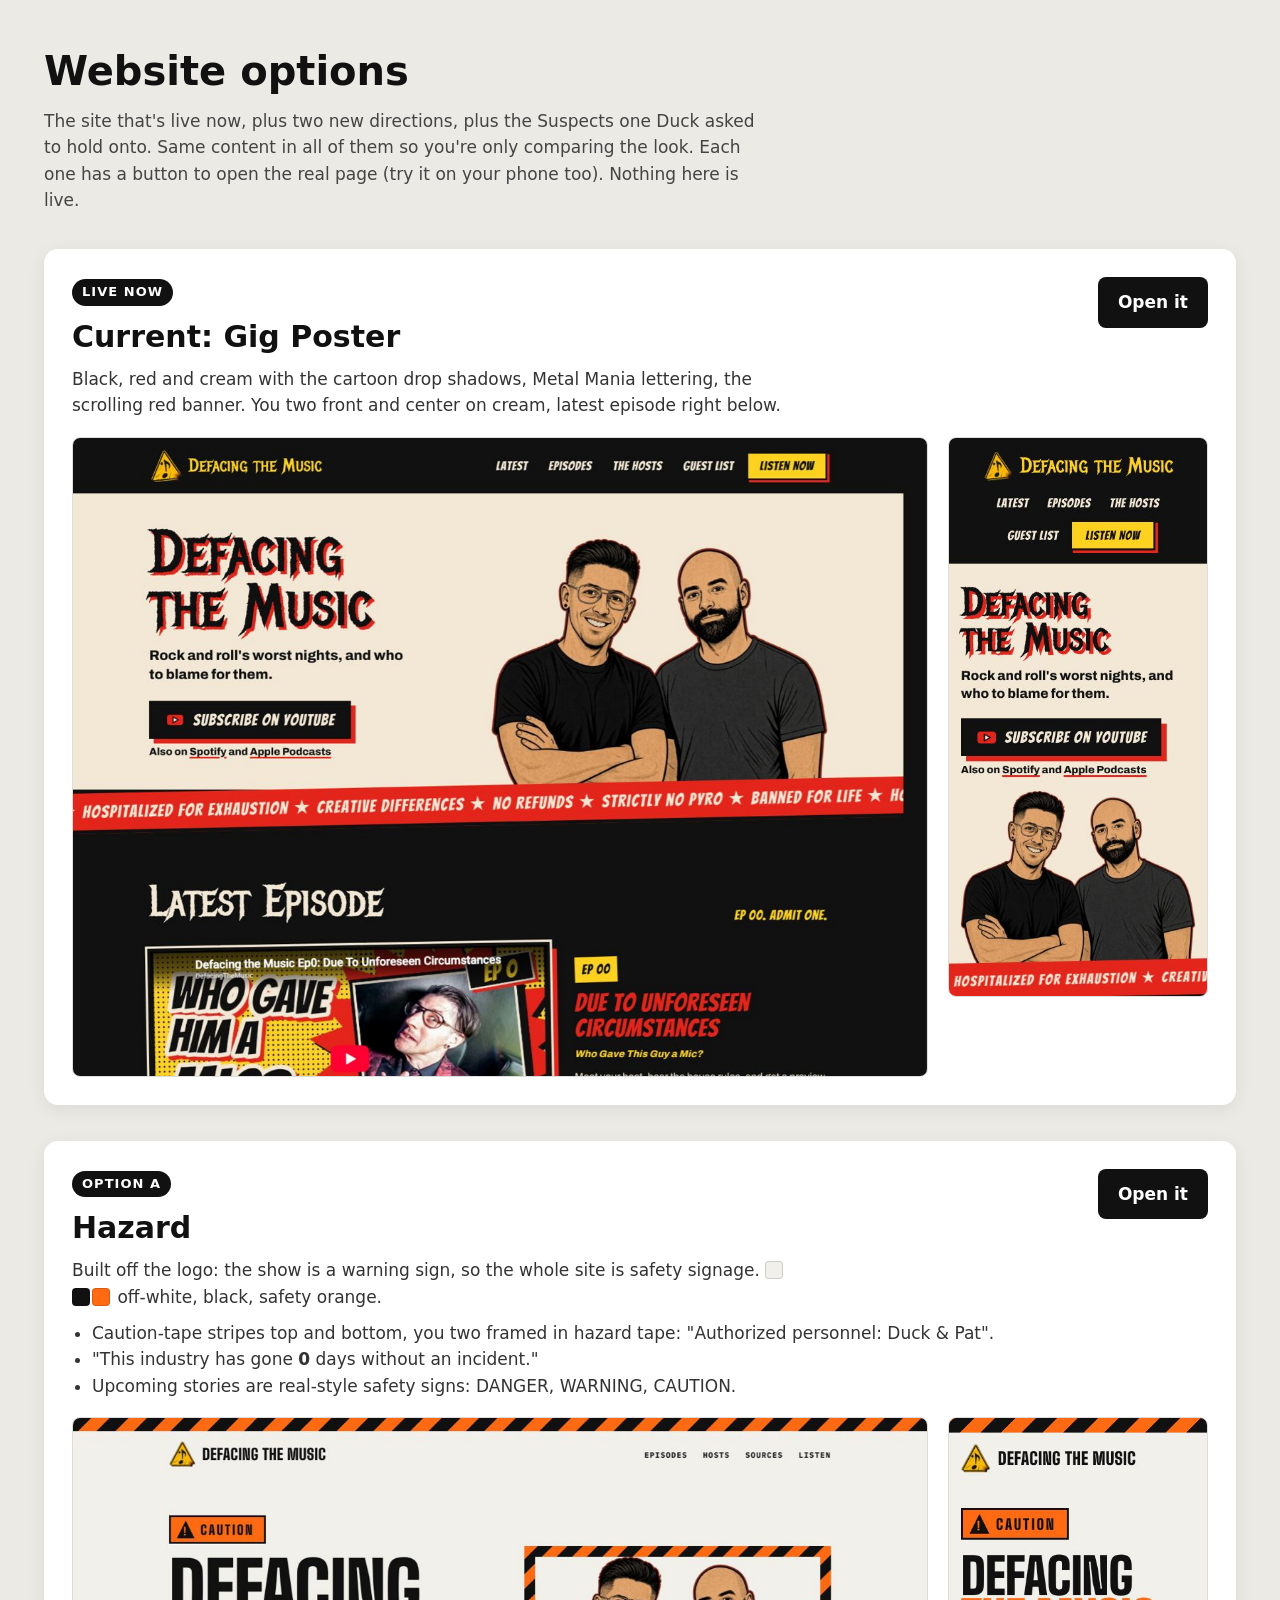
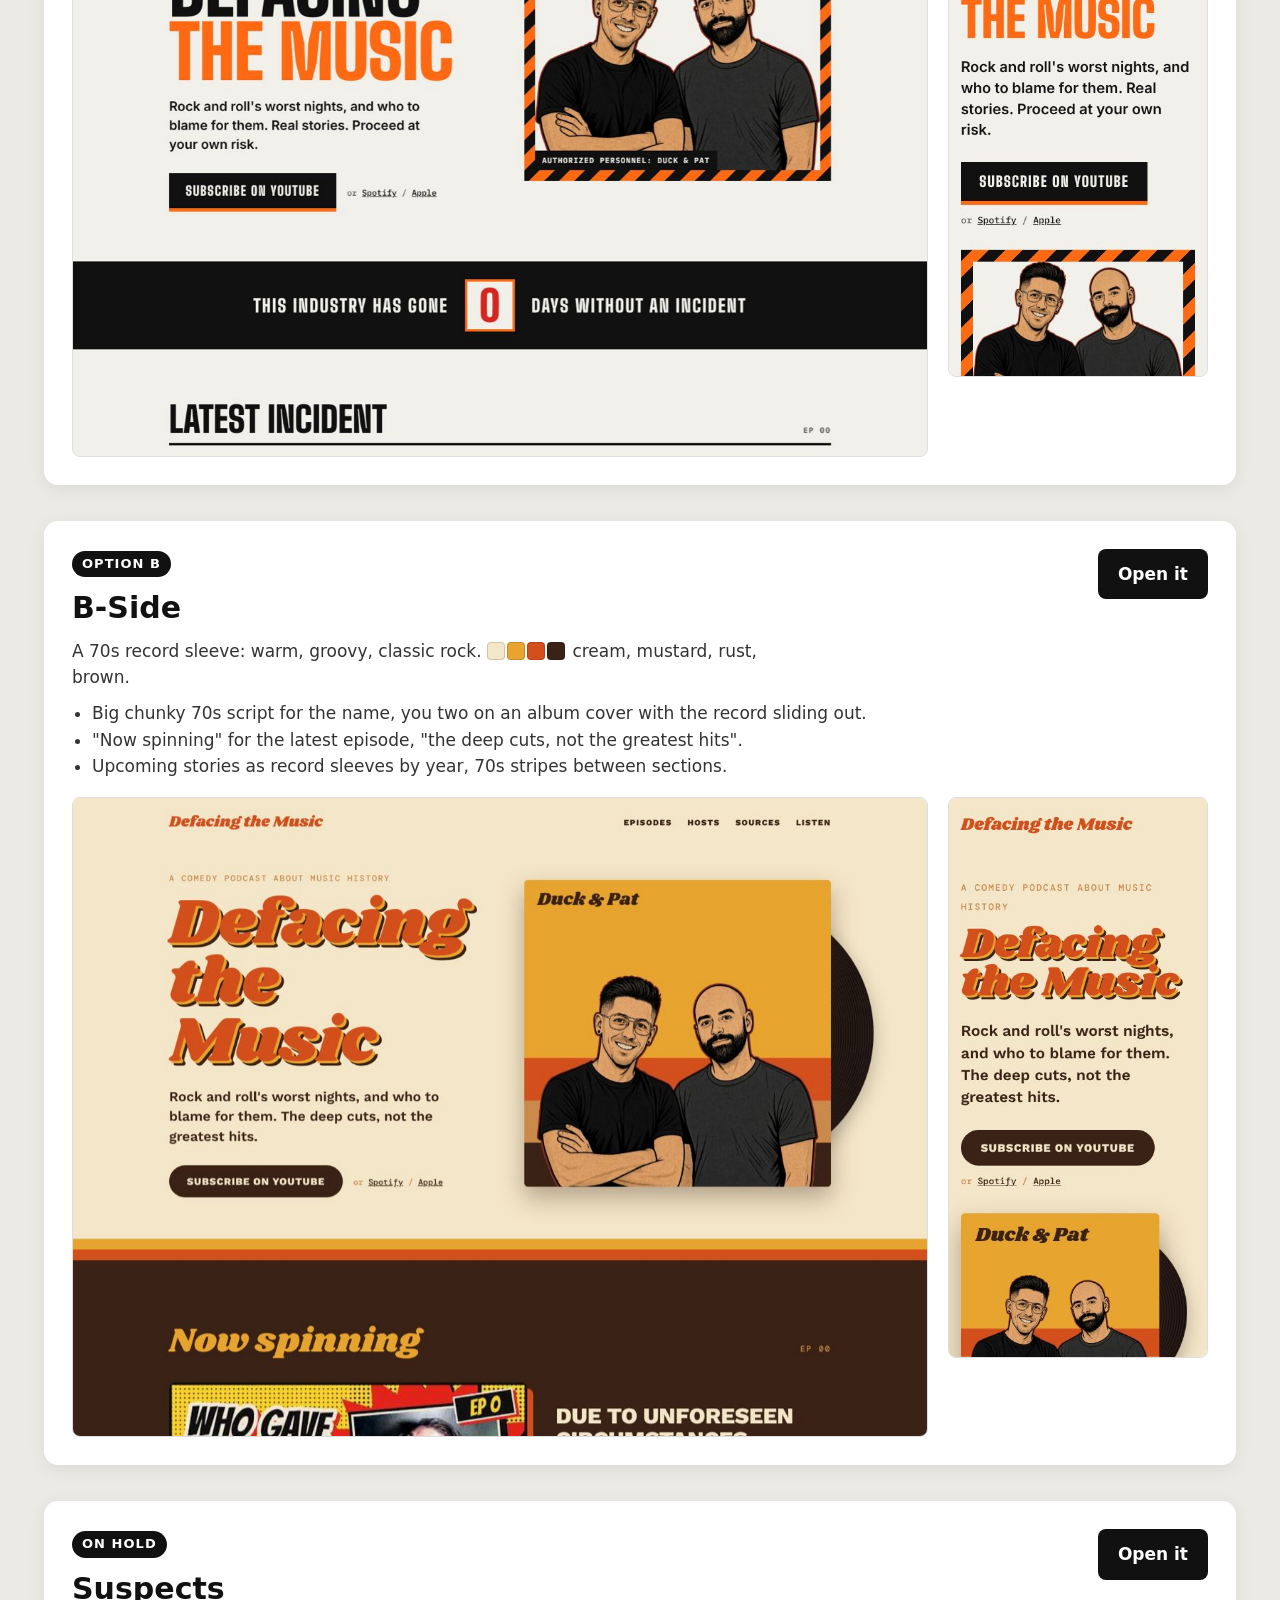
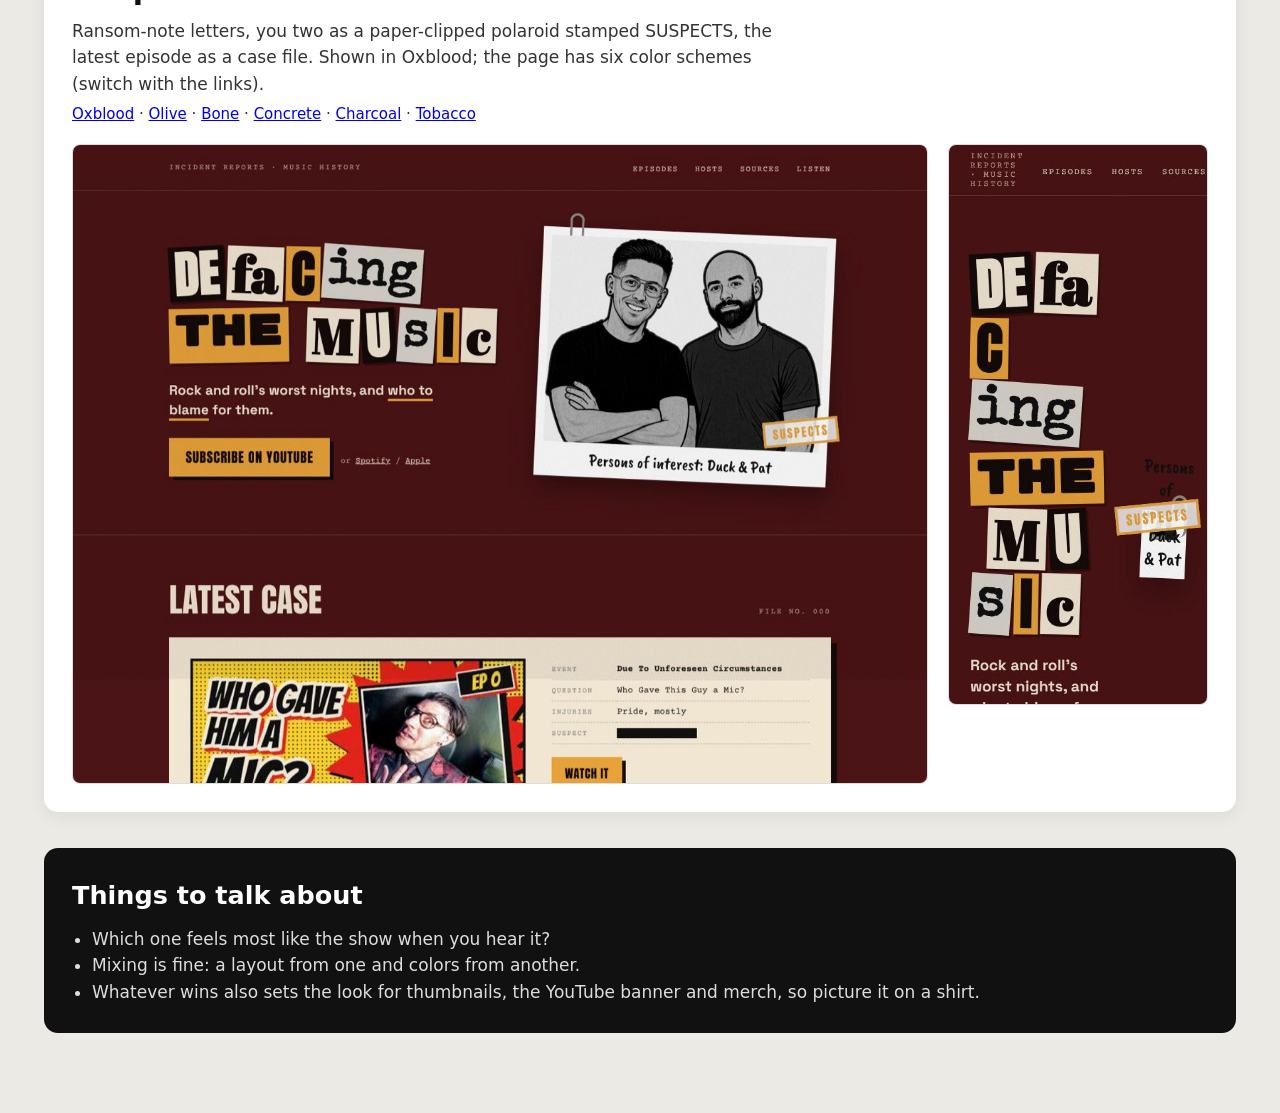
==== brand/concepts/index.html @ 060f388c "Website options page for Duck and Pat: current, Hazard, B-Side, Suspects Co-Authored-By: Claude Opus" ====
<!doctype html>
<html lang="en"><head><meta charset="utf-8"><meta name="viewport" content="width=device-width, initial-scale=1">
<title>Website options | Defacing the Music</title>
<meta name="robots" content="noindex">
<style>
*{box-sizing:border-box}
body{margin:0;background:#ECEAE5;color:#111;font:17px/1.55 system-ui,-apple-system,"Segoe UI",sans-serif}
.wrap{max-width:1240px;margin:0 auto;padding:40px 24px 80px}
h1{font-size:40px;margin:0 0 6px}
.intro{max-width:720px;color:#444;margin:0 0 36px}
.opt{background:#fff;border-radius:14px;padding:28px;margin-bottom:36px;box-shadow:0 4px 18px rgba(0,0,0,.07)}
.head{display:flex;justify-content:space-between;align-items:flex-start;gap:20px;flex-wrap:wrap;margin-bottom:18px}
.head h2{margin:0;font-size:30px}
.tag{display:inline-block;font-size:13px;font-weight:700;letter-spacing:.08em;text-transform:uppercase;padding:3px 10px;border-radius:99px;background:#111;color:#fff;margin-bottom:8px}
.head p{margin:6px 0 0;max-width:720px;color:#333}
.btn{display:inline-block;background:#111;color:#fff;text-decoration:none;font-weight:700;padding:12px 20px;border-radius:8px;white-space:nowrap}
ul{margin:10px 0 0;padding-left:20px;color:#333}
.shots{display:grid;grid-template-columns:1fr 260px;gap:20px;align-items:start}
.shots div{max-height:640px;overflow:auto;border:1px solid #ddd;border-radius:8px}
.shots img{display:block;width:100%}
.sw{display:inline-block;width:18px;height:18px;border-radius:4px;vertical-align:-3px;margin-right:2px;border:1px solid rgba(0,0,0,.15)}
.q{background:#111;color:#fff;border-radius:14px;padding:28px}
.q h2{margin:0 0 10px}.q li{color:#ddd}
@media(max-width:760px){.shots{grid-template-columns:1fr}.shots div{max-height:none}h1{font-size:30px}}
</style></head><body><div class="wrap">
<h1>Website options</h1>
<p class="intro">The site that's live now, plus two new directions, plus the Suspects one Duck asked to hold onto. Same content in all of them so you're only comparing the look. Each one has a button to open the real page (try it on your phone too). Nothing here is live.</p>

<div class="opt">
  <div class="head"><div><span class="tag">Live now</span><h2>Current: Gig Poster</h2>
    <p>Black, red and cream with the cartoon drop shadows, Metal Mania lettering, the scrolling red banner. You two front and center on cream, latest episode right below.</p></div>
    <a class="btn" href="/">Open it</a></div>
  <div class="shots"><div><img src="shots/current-desktop.jpg" alt="Current site on a computer" loading="lazy"></div><div><img src="shots/current-phone.jpg" alt="Current site on a phone" loading="lazy"></div></div>
</div>

<div class="opt">
  <div class="head"><div><span class="tag">Option A</span><h2>Hazard</h2>
    <p>Built off the logo: the show is a warning sign, so the whole site is safety signage. <span class="sw" style="background:#F2F0EB"></span><span class="sw" style="background:#111"></span><span class="sw" style="background:#FF6A13"></span> off-white, black, safety orange.</p>
    <ul><li>Caution-tape stripes top and bottom, you two framed in hazard tape: "Authorized personnel: Duck &amp; Pat".</li>
    <li>"This industry has gone <b>0</b> days without an incident."</li>
    <li>Upcoming stories are real-style safety signs: DANGER, WARNING, CAUTION.</li></ul></div>
    <a class="btn" href="hazard/">Open it</a></div>
  <div class="shots"><div><img src="shots/hazard-desktop.jpg" alt="Hazard concept on a computer" loading="lazy"></div><div><img src="shots/hazard-phone.jpg" alt="Hazard concept on a phone" loading="lazy"></div></div>
</div>

<div class="opt">
  <div class="head"><div><span class="tag">Option B</span><h2>B-Side</h2>
    <p>A 70s record sleeve: warm, groovy, classic rock. <span class="sw" style="background:#F4E6C8"></span><span class="sw" style="background:#E7A42E"></span><span class="sw" style="background:#D3501D"></span><span class="sw" style="background:#3A2216"></span> cream, mustard, rust, brown.</p>
    <ul><li>Big chunky 70s script for the name, you two on an album cover with the record sliding out.</li>
    <li>"Now spinning" for the latest episode, "the deep cuts, not the greatest hits".</li>
    <li>Upcoming stories as record sleeves by year, 70s stripes between sections.</li></ul></div>
    <a class="btn" href="b-side/">Open it</a></div>
  <div class="shots"><div><img src="shots/bside-desktop.jpg" alt="B-Side concept on a computer" loading="lazy"></div><div><img src="shots/bside-phone.jpg" alt="B-Side concept on a phone" loading="lazy"></div></div>
</div>

<div class="opt">
  <div class="head"><div><span class="tag">On hold</span><h2>Suspects</h2>
    <p>Ransom-note letters, you two as a paper-clipped polaroid stamped SUSPECTS, the latest episode as a case file. Shown in Oxblood; the page has six color schemes (switch with the links).</p>
    <p style="font-size:15px"><a href="suspects/?p=oxblood">Oxblood</a> · <a href="suspects/?p=olive">Olive</a> · <a href="suspects/?p=bone">Bone</a> · <a href="suspects/?p=concrete">Concrete</a> · <a href="suspects/?p=charcoal">Charcoal</a> · <a href="suspects/?p=tobacco">Tobacco</a></p></div>
    <a class="btn" href="suspects/?p=oxblood">Open it</a></div>
  <div class="shots"><div><img src="shots/suspects-desktop.jpg" alt="Suspects concept on a computer" loading="lazy"></div><div><img src="shots/suspects-phone.jpg" alt="Suspects concept on a phone" loading="lazy"></div></div>
</div>

<div class="q"><h2>Things to talk about</h2><ul>
  <li>Which one feels most like the show when you hear it?</li>
  <li>Mixing is fine: a layout from one and colors from another.</li>
  <li>Whatever wins also sets the look for thumbnails, the YouTube banner and merch, so picture it on a shirt.</li>
</ul></div>
</div></body></html>
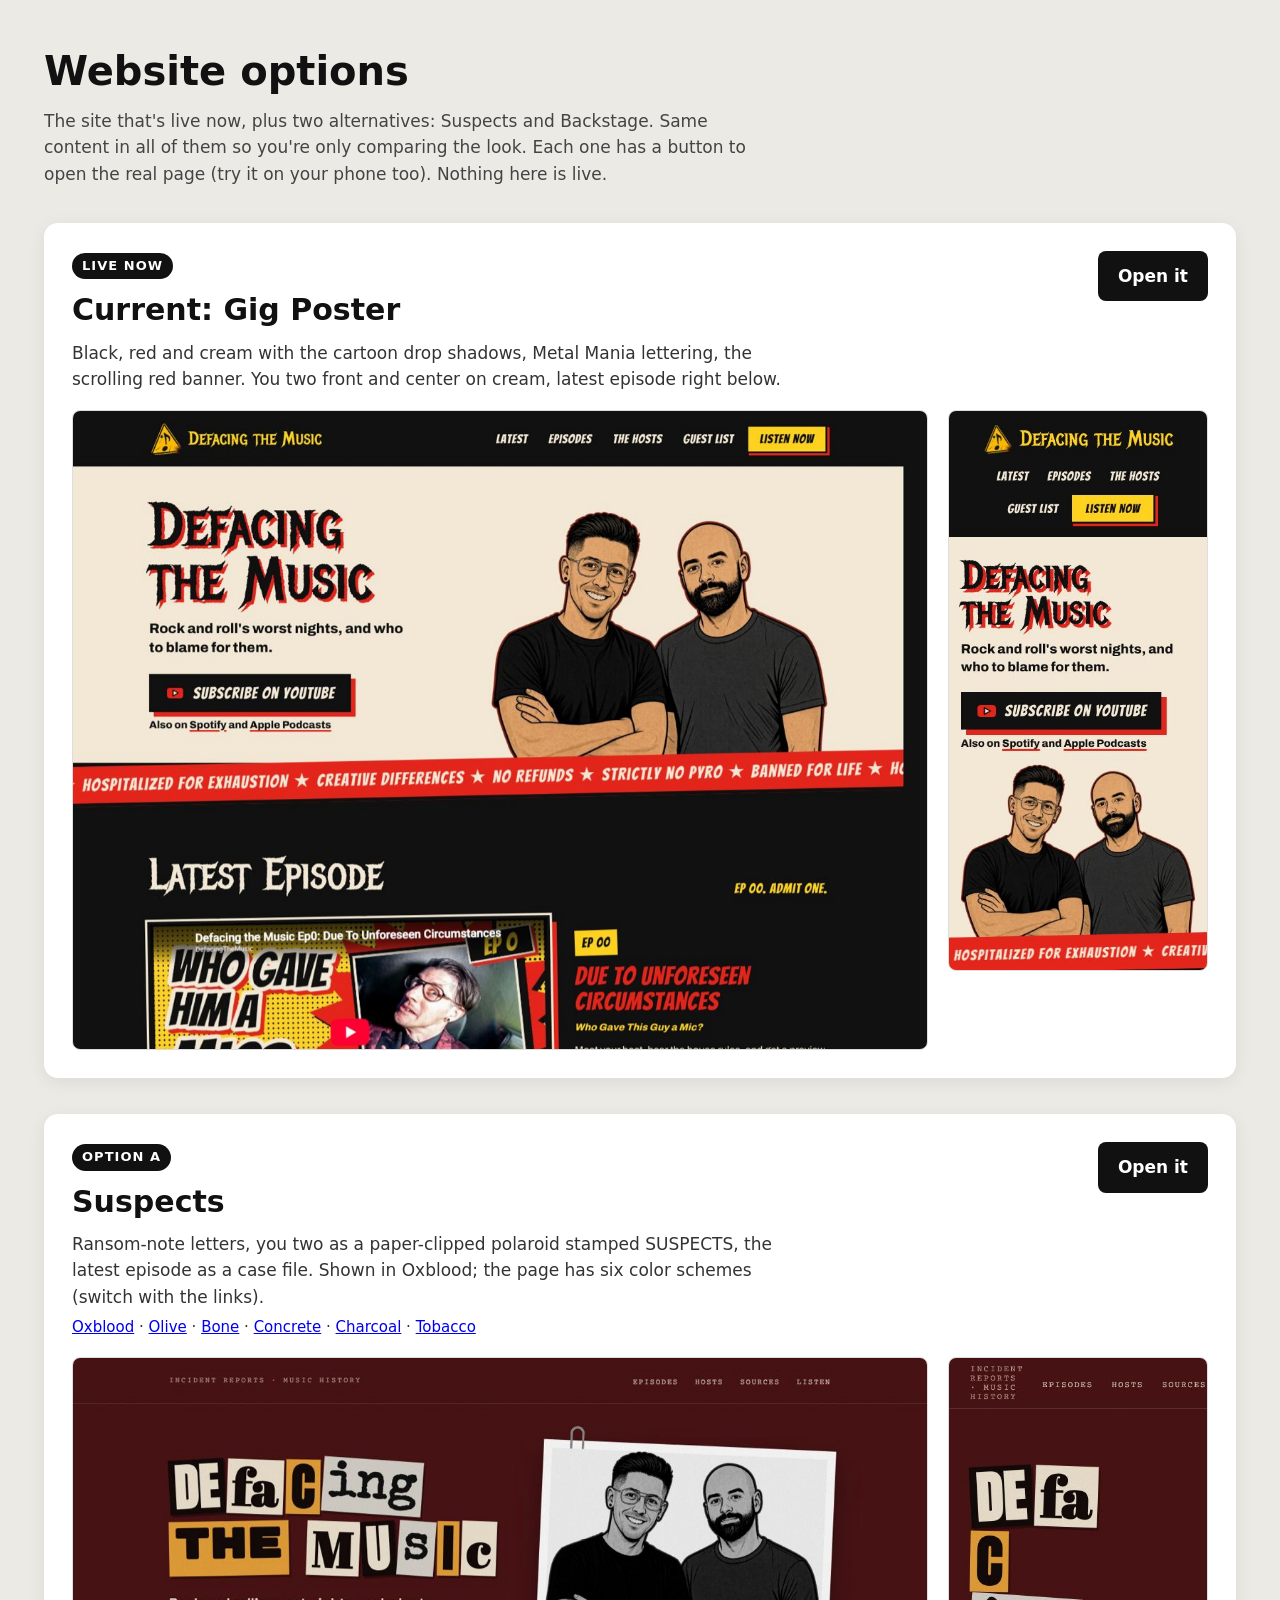
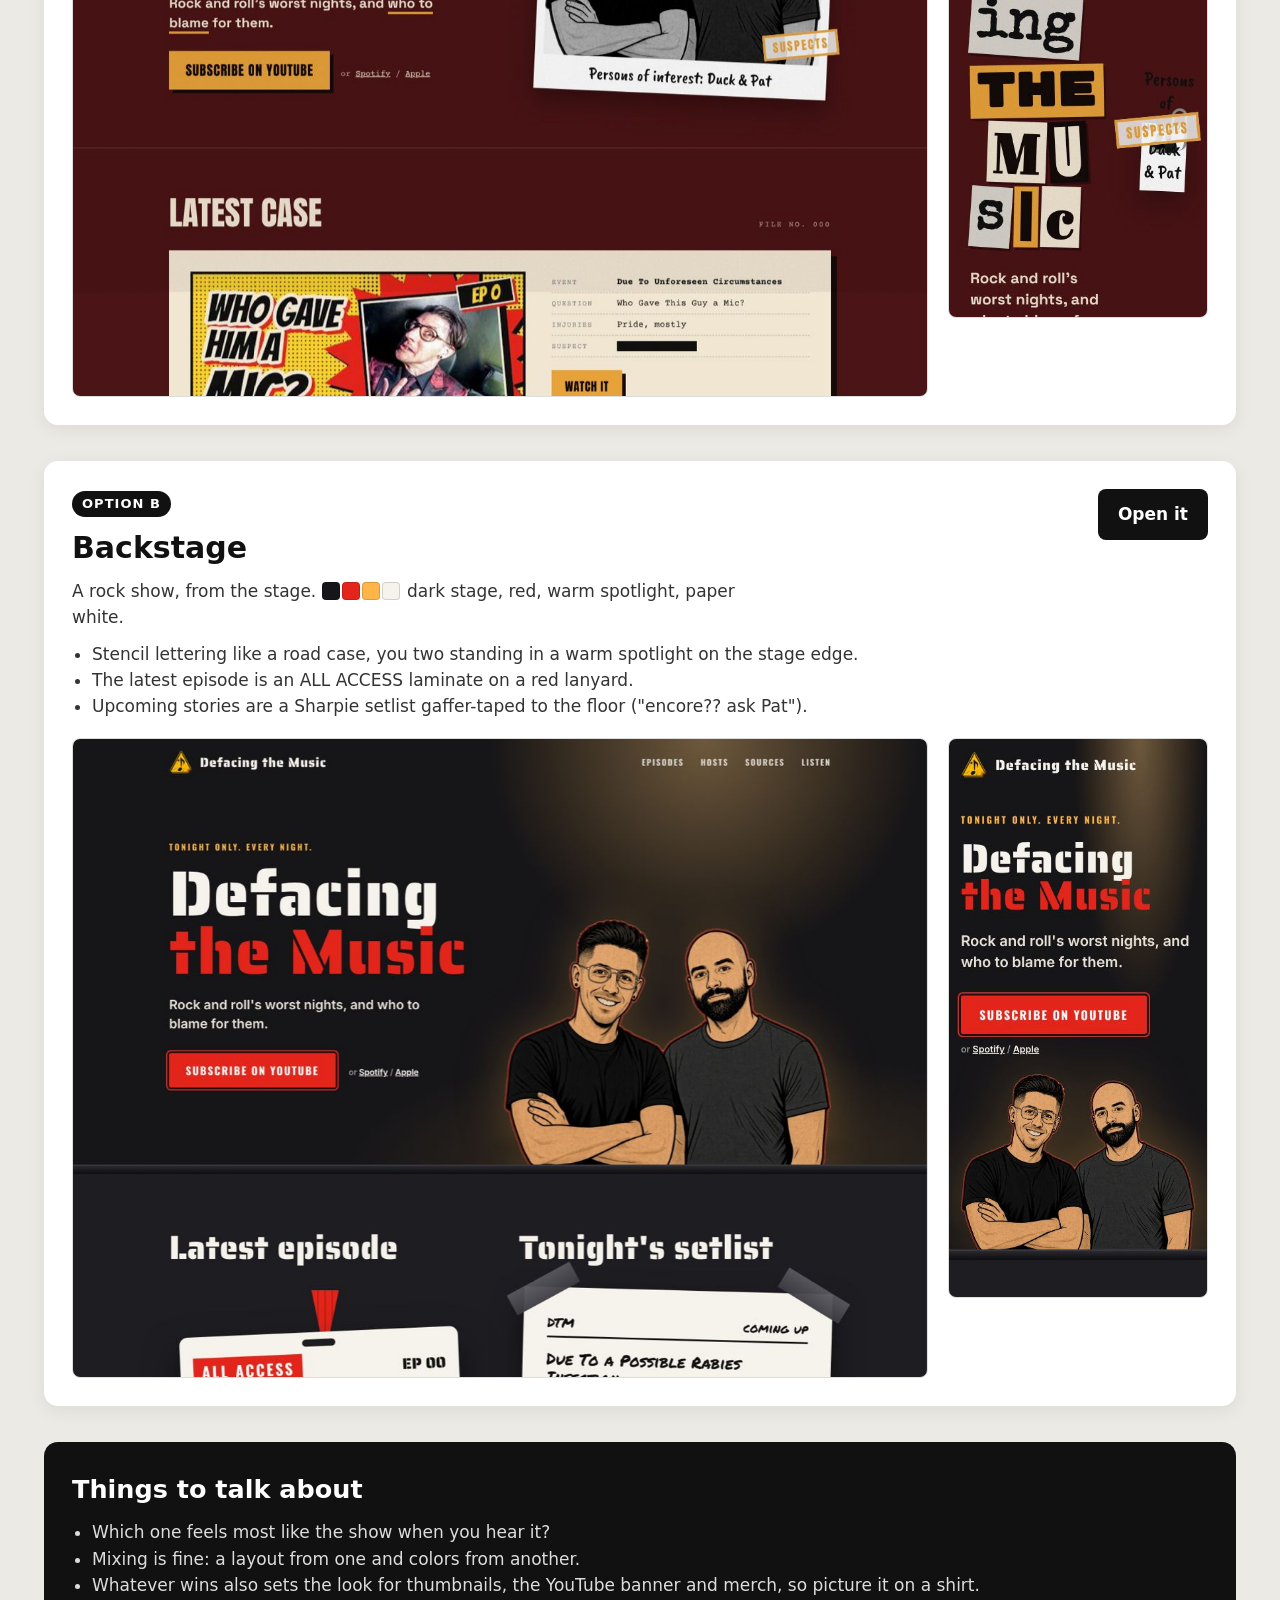
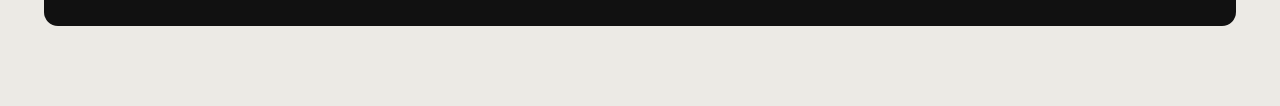
==== commit e3b4ae31: "Website options: swap Hazard and B-Side for Backstage; current, Suspects, Backstage Co-Authored-By: " ====
--- a/brand/concepts/index.html
+++ b/brand/concepts/index.html
@@ -24,7 +24,7 @@
 @media(max-width:760px){.shots{grid-template-columns:1fr}.shots div{max-height:none}h1{font-size:30px}}
 </style></head><body><div class="wrap">
 <h1>Website options</h1>
-<p class="intro">The site that's live now, plus two new directions, plus the Suspects one Duck asked to hold onto. Same content in all of them so you're only comparing the look. Each one has a button to open the real page (try it on your phone too). Nothing here is live.</p>
+<p class="intro">The site that's live now, plus two alternatives: Suspects and Backstage. Same content in all of them so you're only comparing the look. Each one has a button to open the real page (try it on your phone too). Nothing here is live.</p>
 
 <div class="opt">
   <div class="head"><div><span class="tag">Live now</span><h2>Current: Gig Poster</h2>
@@ -34,31 +34,21 @@
 </div>
 
 <div class="opt">
-  <div class="head"><div><span class="tag">Option A</span><h2>Hazard</h2>
-    <p>Built off the logo: the show is a warning sign, so the whole site is safety signage. <span class="sw" style="background:#F2F0EB"></span><span class="sw" style="background:#111"></span><span class="sw" style="background:#FF6A13"></span> off-white, black, safety orange.</p>
-    <ul><li>Caution-tape stripes top and bottom, you two framed in hazard tape: "Authorized personnel: Duck &amp; Pat".</li>
-    <li>"This industry has gone <b>0</b> days without an incident."</li>
-    <li>Upcoming stories are real-style safety signs: DANGER, WARNING, CAUTION.</li></ul></div>
-    <a class="btn" href="hazard/">Open it</a></div>
-  <div class="shots"><div><img src="shots/hazard-desktop.jpg" alt="Hazard concept on a computer" loading="lazy"></div><div><img src="shots/hazard-phone.jpg" alt="Hazard concept on a phone" loading="lazy"></div></div>
-</div>
-
-<div class="opt">
-  <div class="head"><div><span class="tag">Option B</span><h2>B-Side</h2>
-    <p>A 70s record sleeve: warm, groovy, classic rock. <span class="sw" style="background:#F4E6C8"></span><span class="sw" style="background:#E7A42E"></span><span class="sw" style="background:#D3501D"></span><span class="sw" style="background:#3A2216"></span> cream, mustard, rust, brown.</p>
-    <ul><li>Big chunky 70s script for the name, you two on an album cover with the record sliding out.</li>
-    <li>"Now spinning" for the latest episode, "the deep cuts, not the greatest hits".</li>
-    <li>Upcoming stories as record sleeves by year, 70s stripes between sections.</li></ul></div>
-    <a class="btn" href="b-side/">Open it</a></div>
-  <div class="shots"><div><img src="shots/bside-desktop.jpg" alt="B-Side concept on a computer" loading="lazy"></div><div><img src="shots/bside-phone.jpg" alt="B-Side concept on a phone" loading="lazy"></div></div>
-</div>
-
-<div class="opt">
-  <div class="head"><div><span class="tag">On hold</span><h2>Suspects</h2>
+  <div class="head"><div><span class="tag">Option A</span><h2>Suspects</h2>
     <p>Ransom-note letters, you two as a paper-clipped polaroid stamped SUSPECTS, the latest episode as a case file. Shown in Oxblood; the page has six color schemes (switch with the links).</p>
     <p style="font-size:15px"><a href="suspects/?p=oxblood">Oxblood</a> · <a href="suspects/?p=olive">Olive</a> · <a href="suspects/?p=bone">Bone</a> · <a href="suspects/?p=concrete">Concrete</a> · <a href="suspects/?p=charcoal">Charcoal</a> · <a href="suspects/?p=tobacco">Tobacco</a></p></div>
     <a class="btn" href="suspects/?p=oxblood">Open it</a></div>
   <div class="shots"><div><img src="shots/suspects-desktop.jpg" alt="Suspects concept on a computer" loading="lazy"></div><div><img src="shots/suspects-phone.jpg" alt="Suspects concept on a phone" loading="lazy"></div></div>
+</div>
+
+<div class="opt">
+  <div class="head"><div><span class="tag">Option B</span><h2>Backstage</h2>
+    <p>A rock show, from the stage. <span class="sw" style="background:#161518"></span><span class="sw" style="background:#E4251B"></span><span class="sw" style="background:#FFB547"></span><span class="sw" style="background:#F6F3EC"></span> dark stage, red, warm spotlight, paper white.</p>
+    <ul><li>Stencil lettering like a road case, you two standing in a warm spotlight on the stage edge.</li>
+    <li>The latest episode is an ALL ACCESS laminate on a red lanyard.</li>
+    <li>Upcoming stories are a Sharpie setlist gaffer-taped to the floor ("encore?? ask Pat").</li></ul></div>
+    <a class="btn" href="backstage/">Open it</a></div>
+  <div class="shots"><div><img src="shots/backstage-desktop.jpg" alt="Backstage concept on a computer" loading="lazy"></div><div><img src="shots/backstage-phone.jpg" alt="Backstage concept on a phone" loading="lazy"></div></div>
 </div>
 
 <div class="q"><h2>Things to talk about</h2><ul>
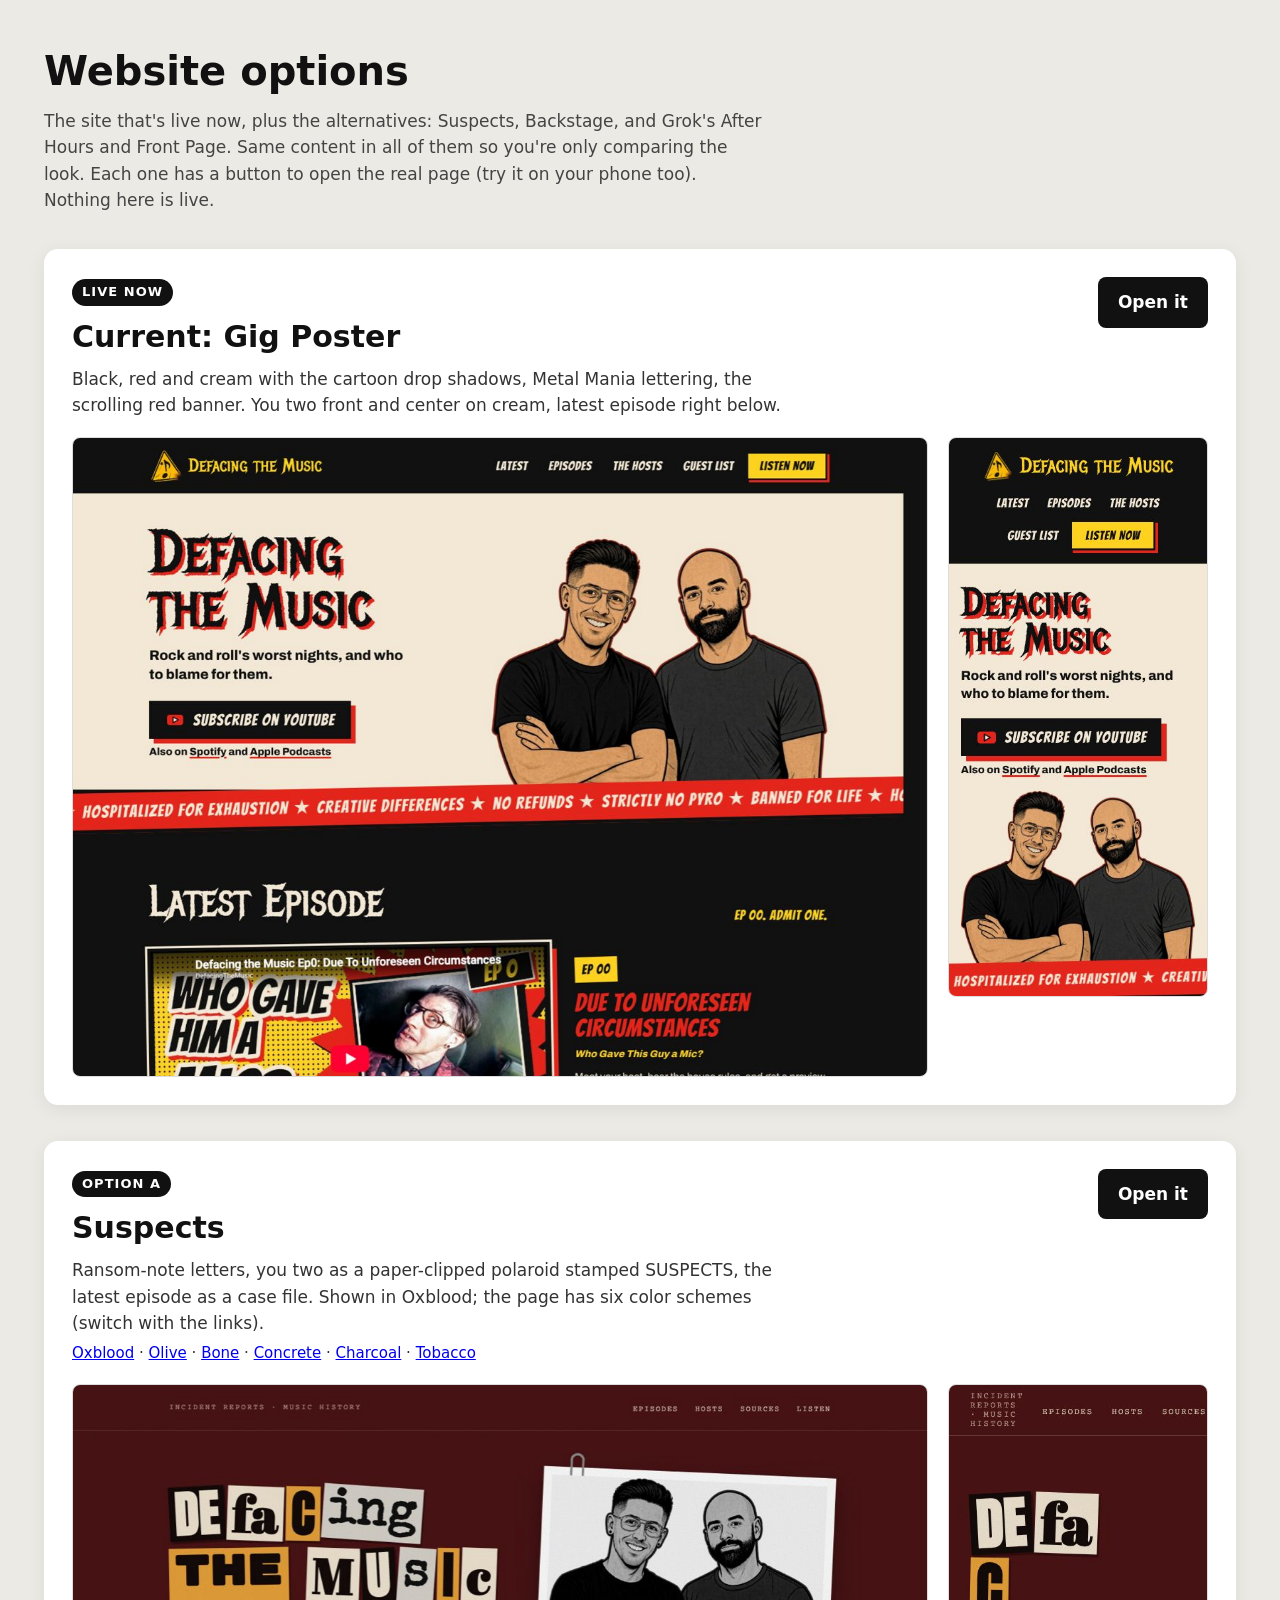
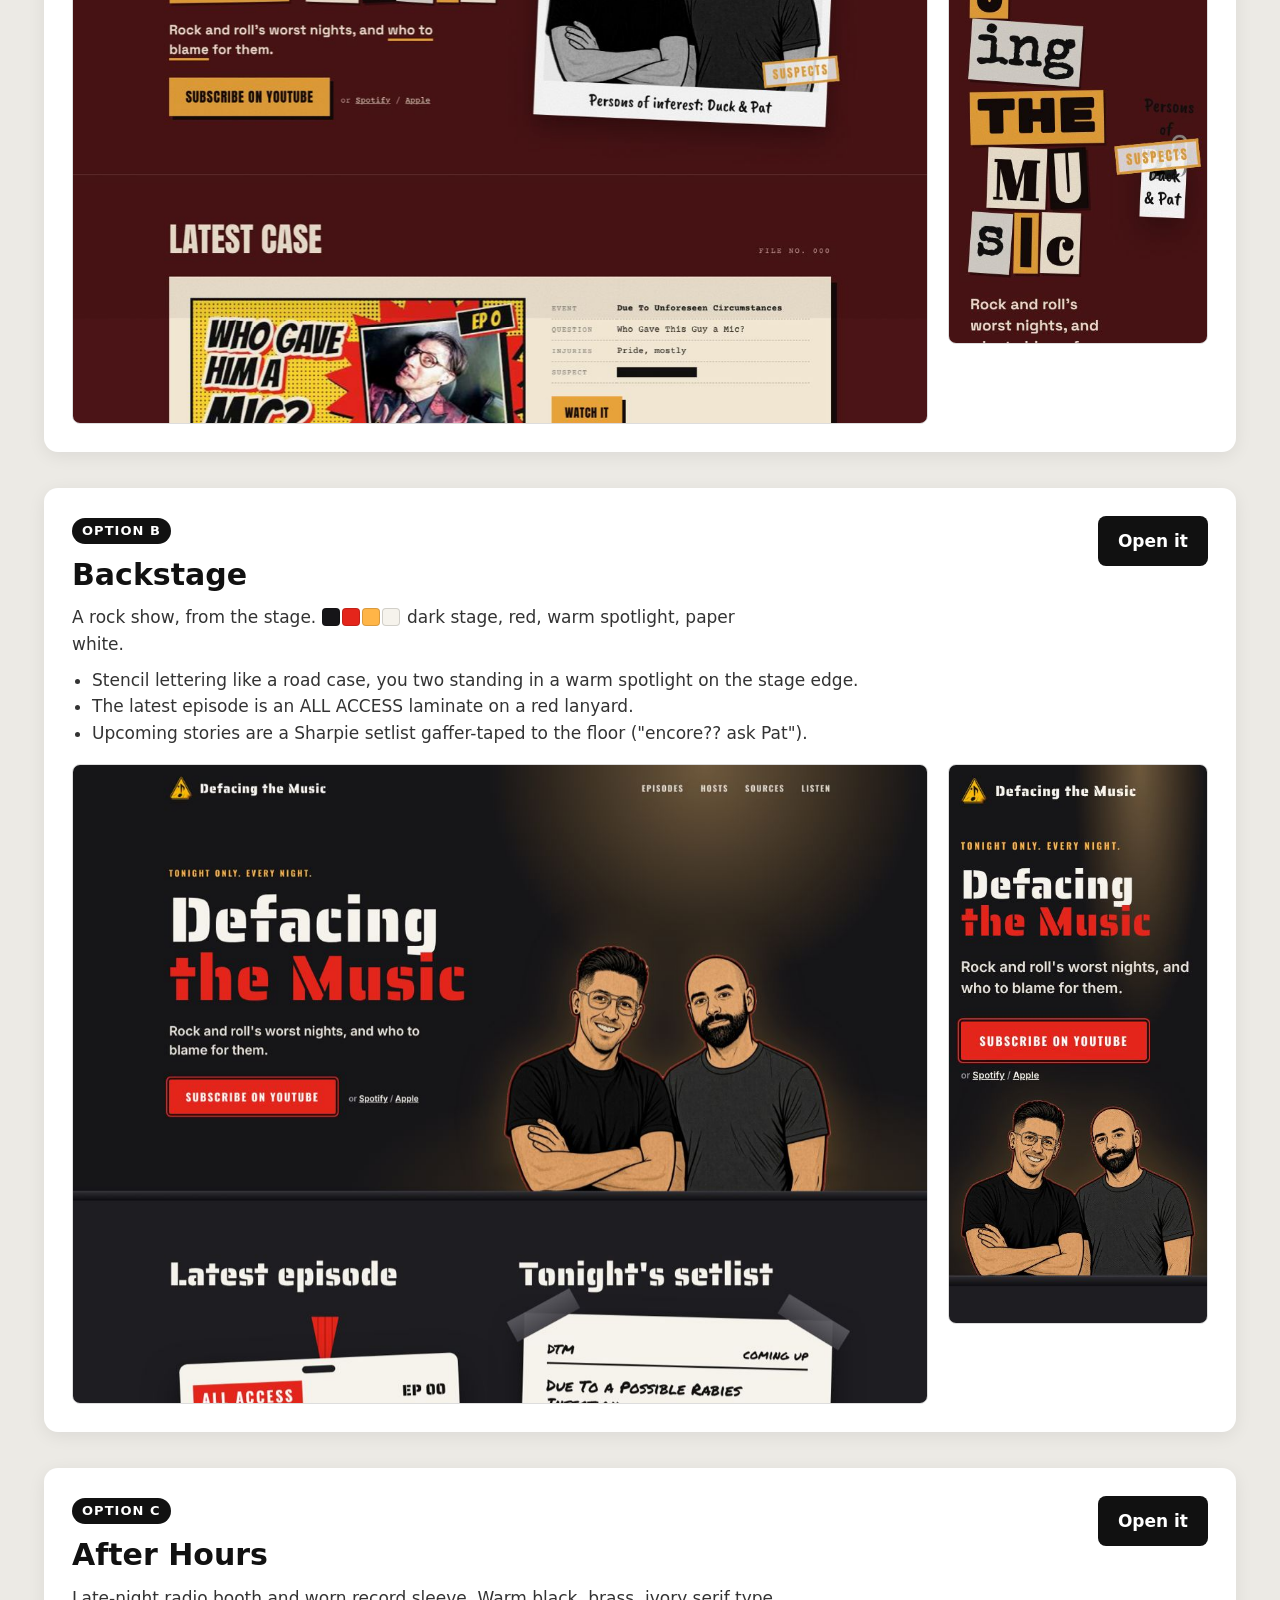
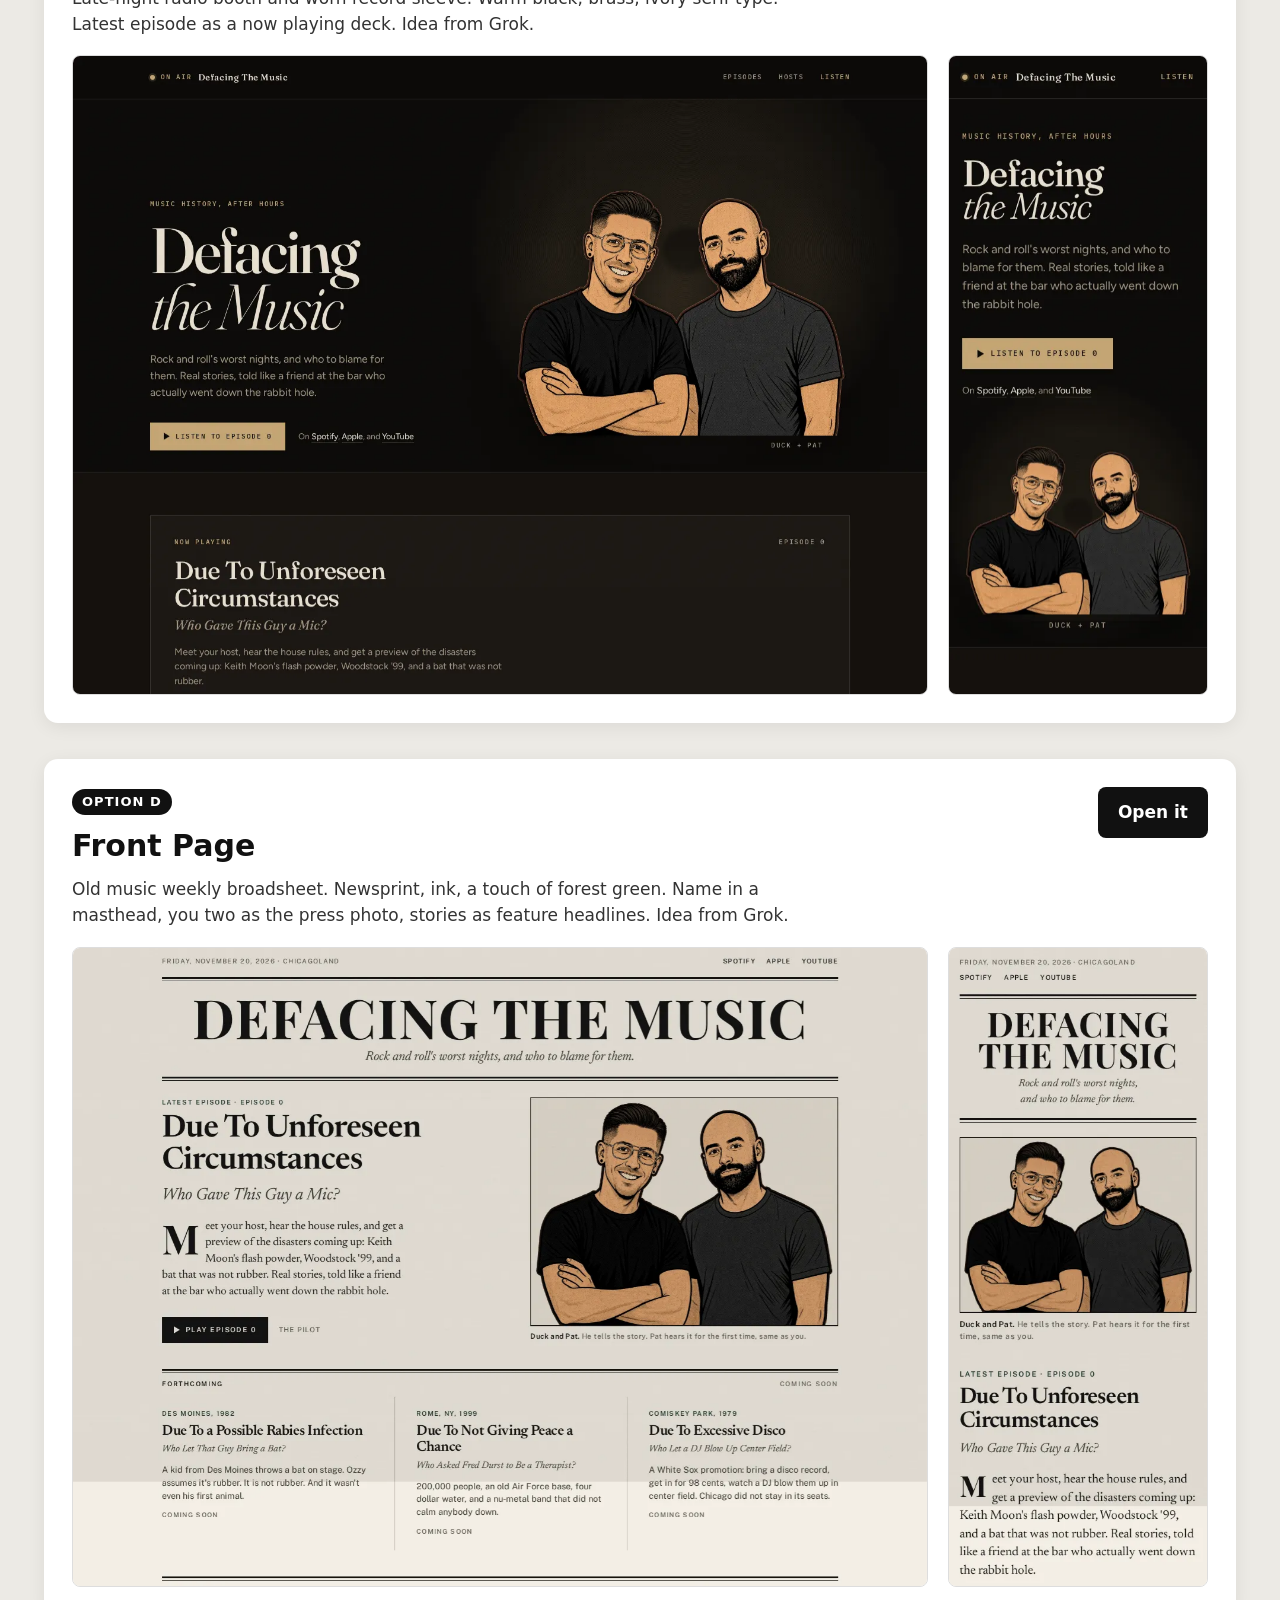
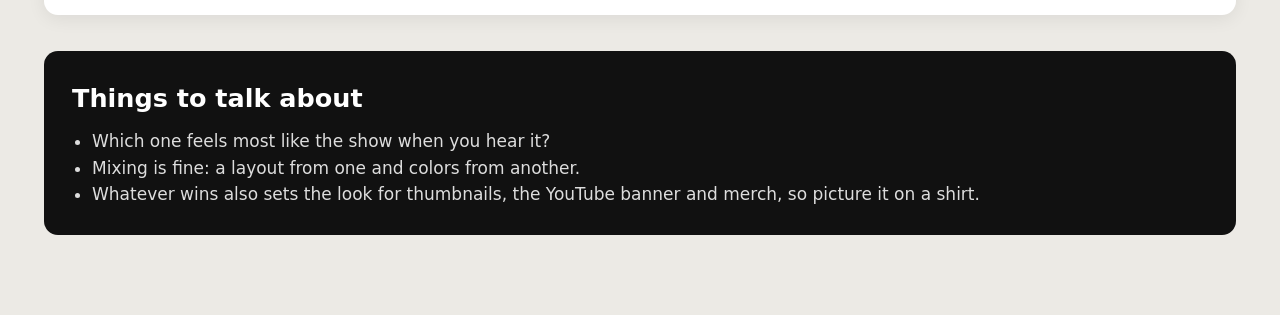
==== commit 71e64797: "Site looks: add Grok's After Hours and Front Page tabs and options-page entries Co-Authored-By: Clau" ====
--- a/brand/concepts/index.html
+++ b/brand/concepts/index.html
@@ -24,7 +24,7 @@
 @media(max-width:760px){.shots{grid-template-columns:1fr}.shots div{max-height:none}h1{font-size:30px}}
 </style></head><body><div class="wrap">
 <h1>Website options</h1>
-<p class="intro">The site that's live now, plus two alternatives: Suspects and Backstage. Same content in all of them so you're only comparing the look. Each one has a button to open the real page (try it on your phone too). Nothing here is live.</p>
+<p class="intro">The site that's live now, plus the alternatives: Suspects, Backstage, and Grok's After Hours and Front Page. Same content in all of them so you're only comparing the look. Each one has a button to open the real page (try it on your phone too). Nothing here is live.</p>
 
 <div class="opt">
   <div class="head"><div><span class="tag">Live now</span><h2>Current: Gig Poster</h2>
@@ -51,6 +51,20 @@
   <div class="shots"><div><img src="shots/backstage-desktop.jpg" alt="Backstage concept on a computer" loading="lazy"></div><div><img src="shots/backstage-phone.jpg" alt="Backstage concept on a phone" loading="lazy"></div></div>
 </div>
 
+<div class="opt">
+  <div class="head"><div><span class="tag">Option C</span><h2>After Hours</h2>
+    <p>Late-night radio booth and worn record sleeve. Warm black, brass, ivory serif type. Latest episode as a now playing deck. Idea from Grok.</p></div>
+    <a class="btn" href="after-hours/">Open it</a></div>
+  <div class="shots"><div><img src="after-hours/shot-desktop.webp" alt="After Hours concept on a computer" loading="lazy"></div><div><img src="after-hours/shot-mobile.webp" alt="After Hours concept on a phone" loading="lazy"></div></div>
+</div>
+
+<div class="opt">
+  <div class="head"><div><span class="tag">Option D</span><h2>Front Page</h2>
+    <p>Old music weekly broadsheet. Newsprint, ink, a touch of forest green. Name in a masthead, you two as the press photo, stories as feature headlines. Idea from Grok.</p></div>
+    <a class="btn" href="front-page/">Open it</a></div>
+  <div class="shots"><div><img src="front-page/shot-desktop.webp" alt="Front Page concept on a computer" loading="lazy"></div><div><img src="front-page/shot-mobile.webp" alt="Front Page concept on a phone" loading="lazy"></div></div>
+</div>
+
 <div class="q"><h2>Things to talk about</h2><ul>
   <li>Which one feels most like the show when you hear it?</li>
   <li>Mixing is fine: a layout from one and colors from another.</li>
